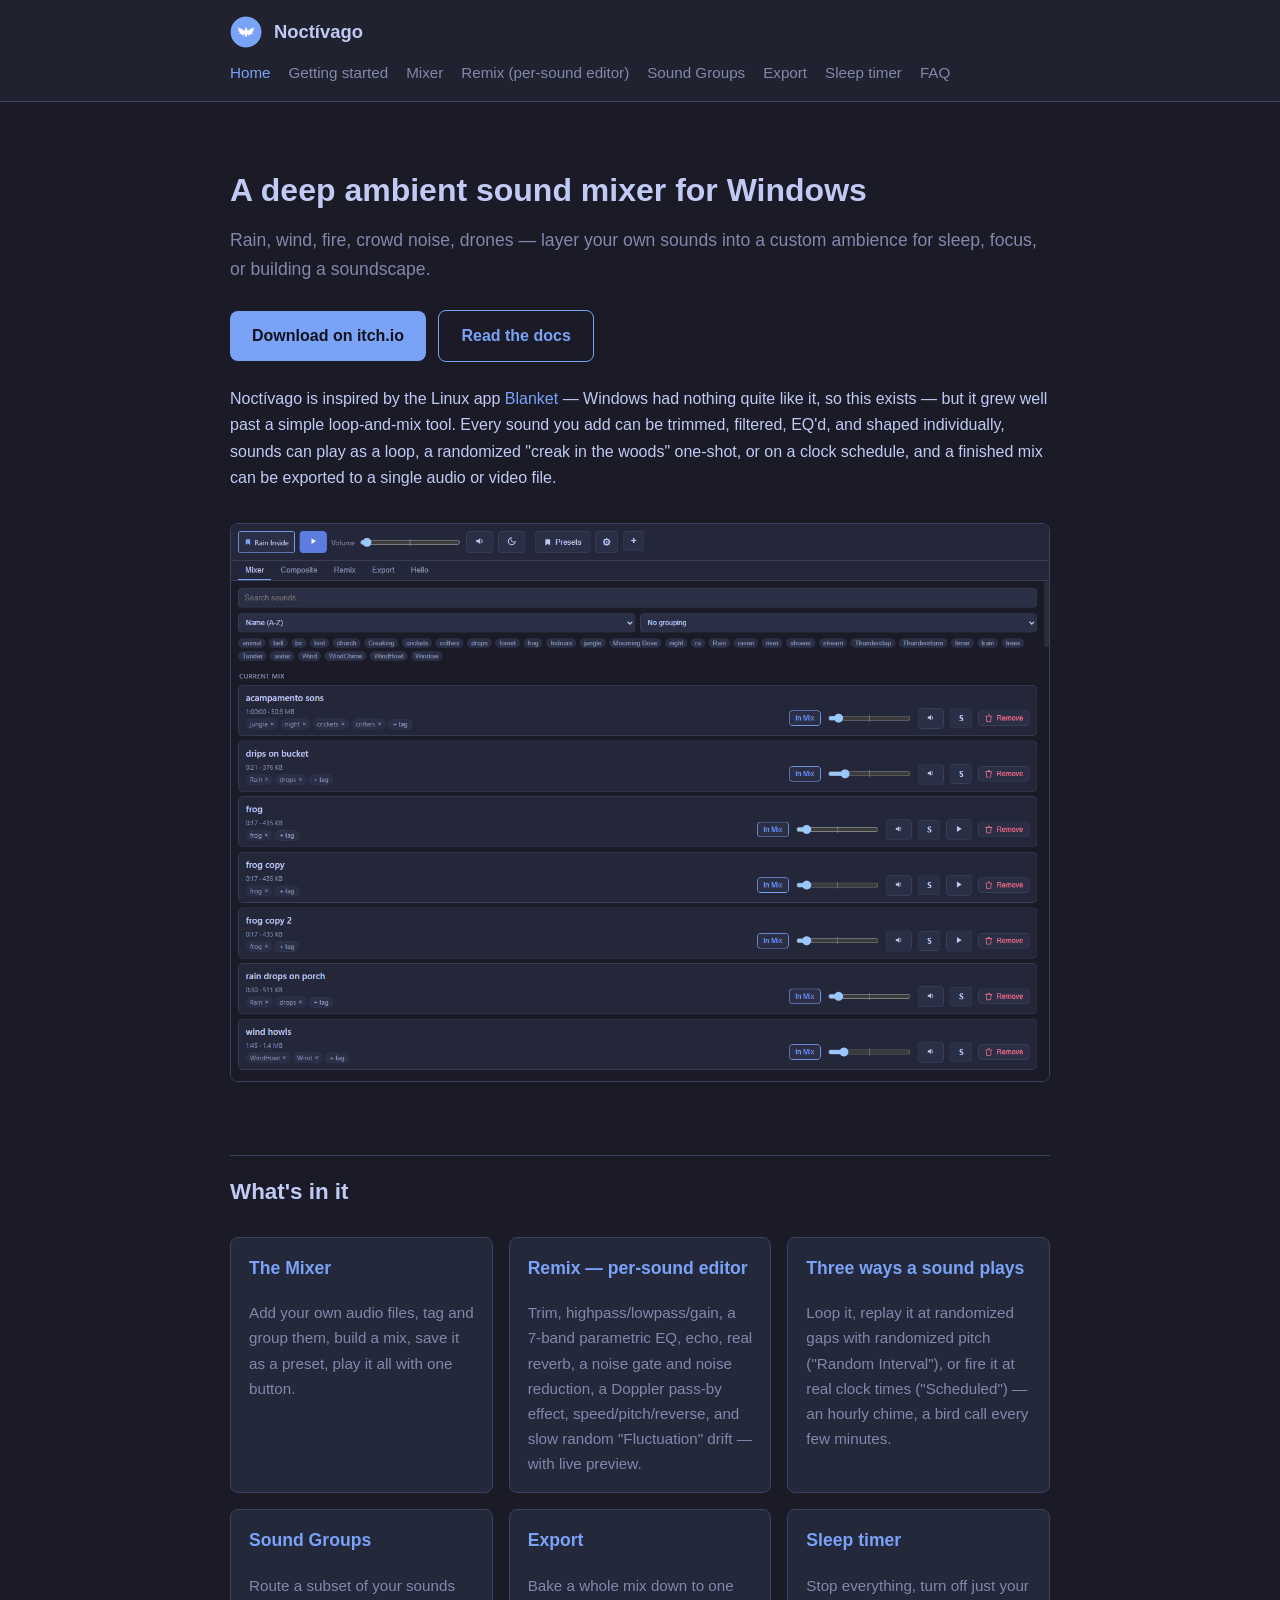
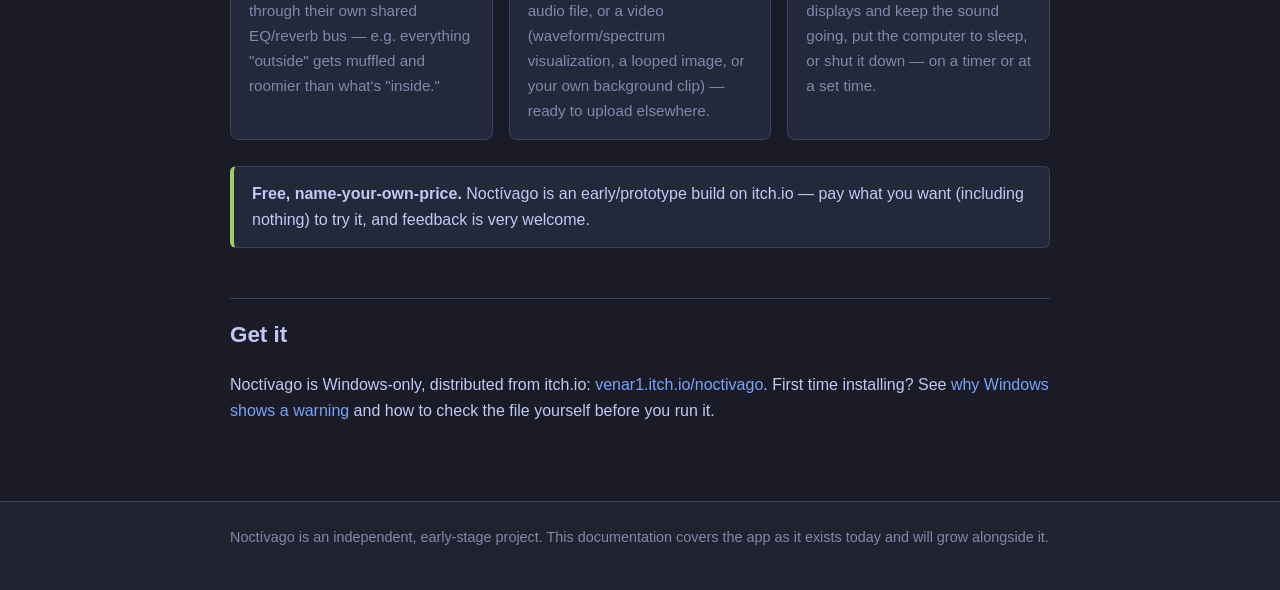
==== index.html @ 2c85b9eb "Initial docs site: getting started, Mixer, Remix, Sound Groups, Export, Sleep timer, FAQ Plain stati" ====
<!doctype html>
<html lang="en">
<head>
<meta charset="utf-8">
<meta name="viewport" content="width=device-width, initial-scale=1">
<title>Noctívago — Ambient Sound Mixer for Windows</title>
<meta name="description" content="Noctívago is a free Windows ambient sound mixer: layer rain, wind, fire and your own sounds, trim and shape each one with EQ/reverb/noise reduction, and export a finished mix to audio or video.">
<link rel="canonical" href="https://joaovenari.github.io/noctivago-docs/">
<link rel="icon" href="assets/img/favicon.png">
<meta property="og:title" content="Noctívago — Ambient Sound Mixer for Windows">
<meta property="og:description" content="Layer rain, wind, fire and your own sounds into a custom ambience — trim, filter, EQ, and export. Free, Windows.">
<meta property="og:image" content="https://joaovenari.github.io/noctivago-docs/assets/img/logo-512.png">
<meta property="og:type" content="website">
<link rel="stylesheet" href="assets/style.css">
</head>
<body>
<header class="site-header">
  <div class="wrap">
    <img class="logo" src="assets/img/favicon.png" alt="">
    <span class="brand">Noctívago</span>
    <nav class="site-nav">
      <a href="index.html" class="active">Home</a>
      <a href="getting-started.html">Getting started</a>
      <a href="mixer.html">Mixer</a>
      <a href="remix.html">Remix (per-sound editor)</a>
      <a href="sound-groups.html">Sound Groups</a>
      <a href="export.html">Export</a>
      <a href="sleep-timer.html">Sleep timer</a>
      <a href="faq.html">FAQ</a>
    </nav>
  </div>
</header>

<main>
  <div class="wrap">
    <h1>A deep ambient sound mixer for Windows</h1>
    <p class="subtitle">Rain, wind, fire, crowd noise, drones — layer your own sounds into a custom ambience for sleep, focus, or building a soundscape.</p>

    <p>
      <a class="btn" href="https://venar1.itch.io/noctivago">Download on itch.io</a>
      <a class="btn secondary" href="getting-started.html">Read the docs</a>
    </p>

    <p>Noctívago is inspired by the Linux app <a href="https://github.com/rafaelmardojai/blanket">Blanket</a> — Windows had nothing quite like it, so this exists — but it grew well past a simple loop-and-mix tool. Every sound you add can be trimmed, filtered, EQ'd, and shaped individually, sounds can play as a loop, a randomized "creak in the woods" one-shot, or on a clock schedule, and a finished mix can be exported to a single audio or video file.</p>

    <img class="screenshot" src="assets/img/screenshot-mixer.png" alt="Noctívago's Mixer tab showing a list of ambient sounds in a mix, with volume sliders and tags">

    <h2>What's in it</h2>
    <div class="feature-grid">
      <div class="card">
        <h3><a href="mixer.html">The Mixer</a></h3>
        <p>Add your own audio files, tag and group them, build a mix, save it as a preset, play it all with one button.</p>
      </div>
      <div class="card">
        <h3><a href="remix.html">Remix — per-sound editor</a></h3>
        <p>Trim, highpass/lowpass/gain, a 7-band parametric EQ, echo, real reverb, a noise gate and noise reduction, a Doppler pass-by effect, speed/pitch/reverse, and slow random "Fluctuation" drift — with live preview.</p>
      </div>
      <div class="card">
        <h3><a href="mixer.html#playback-modes">Three ways a sound plays</a></h3>
        <p>Loop it, replay it at randomized gaps with randomized pitch ("Random Interval"), or fire it at real clock times ("Scheduled") — an hourly chime, a bird call every few minutes.</p>
      </div>
      <div class="card">
        <h3><a href="sound-groups.html">Sound Groups</a></h3>
        <p>Route a subset of your sounds through their own shared EQ/reverb bus — e.g. everything "outside" gets muffled and roomier than what's "inside."</p>
      </div>
      <div class="card">
        <h3><a href="export.html">Export</a></h3>
        <p>Bake a whole mix down to one audio file, or a video (waveform/spectrum visualization, a looped image, or your own background clip) — ready to upload elsewhere.</p>
      </div>
      <div class="card">
        <h3><a href="sleep-timer.html">Sleep timer</a></h3>
        <p>Stop everything, turn off just your displays and keep the sound going, put the computer to sleep, or shut it down — on a timer or at a set time.</p>
      </div>
    </div>

    <div class="callout good">
      <strong>Free, name-your-own-price.</strong> Noctívago is an early/prototype build on itch.io — pay what you want (including nothing) to try it, and feedback is very welcome.
    </div>

    <h2>Get it</h2>
    <p>Noctívago is Windows-only, distributed from itch.io: <a href="https://venar1.itch.io/noctivago">venar1.itch.io/noctivago</a>. First time installing? See <a href="faq.html#smartscreen">why Windows shows a warning</a> and how to check the file yourself before you run it.</p>
  </div>
</main>

<footer>
  <div class="wrap">
    Noctívago is an independent, early-stage project. This documentation covers the app as it exists today and will grow alongside it.
  </div>
</footer>
</body>
</html>
---- assets/style.css ----
:root {
  --bg: #1a1b26;
  --bg-alt: #20222f;
  --card: #24283b;
  --border: #3b4261;
  --text: #c0caf5;
  --text-dim: #8188ac;
  --accent: #7aa2f7;
  --pink: #f7768e;
  --green: #9ece6a;
}

* { box-sizing: border-box; }

html { scroll-behavior: smooth; }

body {
  margin: 0;
  background: var(--bg);
  color: var(--text);
  font-family: -apple-system, "Segoe UI", Roboto, Helvetica, Arial, sans-serif;
  line-height: 1.65;
}

a { color: var(--accent); text-decoration: none; }
a:hover { text-decoration: underline; }

.wrap {
  max-width: 860px;
  margin: 0 auto;
  padding: 0 20px;
}

header.site-header {
  border-bottom: 1px solid var(--border);
  background: var(--bg-alt);
}

.site-header .wrap {
  display: flex;
  align-items: center;
  gap: 12px;
  padding-top: 16px;
  padding-bottom: 16px;
  flex-wrap: wrap;
}

.site-header img.logo { width: 32px; height: 32px; border-radius: 50%; }

.site-header .brand {
  font-weight: 700;
  font-size: 1.15rem;
  color: var(--text);
  margin-right: auto;
}

nav.site-nav { display: flex; gap: 18px; flex-wrap: wrap; font-size: 0.95rem; }
nav.site-nav a { color: var(--text-dim); }
nav.site-nav a.active, nav.site-nav a:hover { color: var(--accent); }

main { padding: 40px 0 60px; }

h1 { font-size: 2rem; margin-bottom: 0.3em; color: var(--text); }
h2 { font-size: 1.4rem; margin-top: 2.2em; color: var(--text); border-top: 1px solid var(--border); padding-top: 0.8em; }
h3 { font-size: 1.1rem; margin-top: 1.6em; color: var(--accent); }

.subtitle { color: var(--text-dim); font-size: 1.1rem; margin-top: 0; }

p, li { color: var(--text); }

code {
  background: var(--card);
  border: 1px solid var(--border);
  border-radius: 4px;
  padding: 0.1em 0.4em;
  font-size: 0.9em;
}

.callout {
  background: var(--card);
  border: 1px solid var(--border);
  border-left: 4px solid var(--accent);
  border-radius: 6px;
  padding: 14px 18px;
  margin: 1.4em 0;
}
.callout.warn { border-left-color: var(--pink); }
.callout.good { border-left-color: var(--green); }

.btn {
  display: inline-block;
  background: var(--accent);
  color: #12131c;
  font-weight: 700;
  padding: 12px 22px;
  border-radius: 8px;
  margin: 0.5em 0.5em 0.5em 0;
}
.btn:hover { text-decoration: none; filter: brightness(1.08); }
.btn.secondary { background: transparent; color: var(--accent); border: 1px solid var(--accent); }

.feature-grid {
  display: grid;
  grid-template-columns: repeat(auto-fit, minmax(220px, 1fr));
  gap: 16px;
  margin: 1.6em 0;
}
.feature-grid .card {
  background: var(--card);
  border: 1px solid var(--border);
  border-radius: 8px;
  padding: 16px 18px;
}
.feature-grid .card h3 { margin-top: 0; }
.feature-grid .card p { color: var(--text-dim); margin-bottom: 0; font-size: 0.95rem; }

img.screenshot {
  max-width: 100%;
  border-radius: 8px;
  border: 1px solid var(--border);
  margin: 1em 0;
}

table { border-collapse: collapse; width: 100%; margin: 1.4em 0; }
th, td { text-align: left; border-bottom: 1px solid var(--border); padding: 8px 10px; font-size: 0.95rem; }
th { color: var(--text-dim); font-weight: 600; }

footer {
  border-top: 1px solid var(--border);
  background: var(--bg-alt);
  color: var(--text-dim);
  font-size: 0.9rem;
  padding: 24px 0 40px;
}

@media (max-width: 480px) {
  h1 { font-size: 1.6rem; }
}
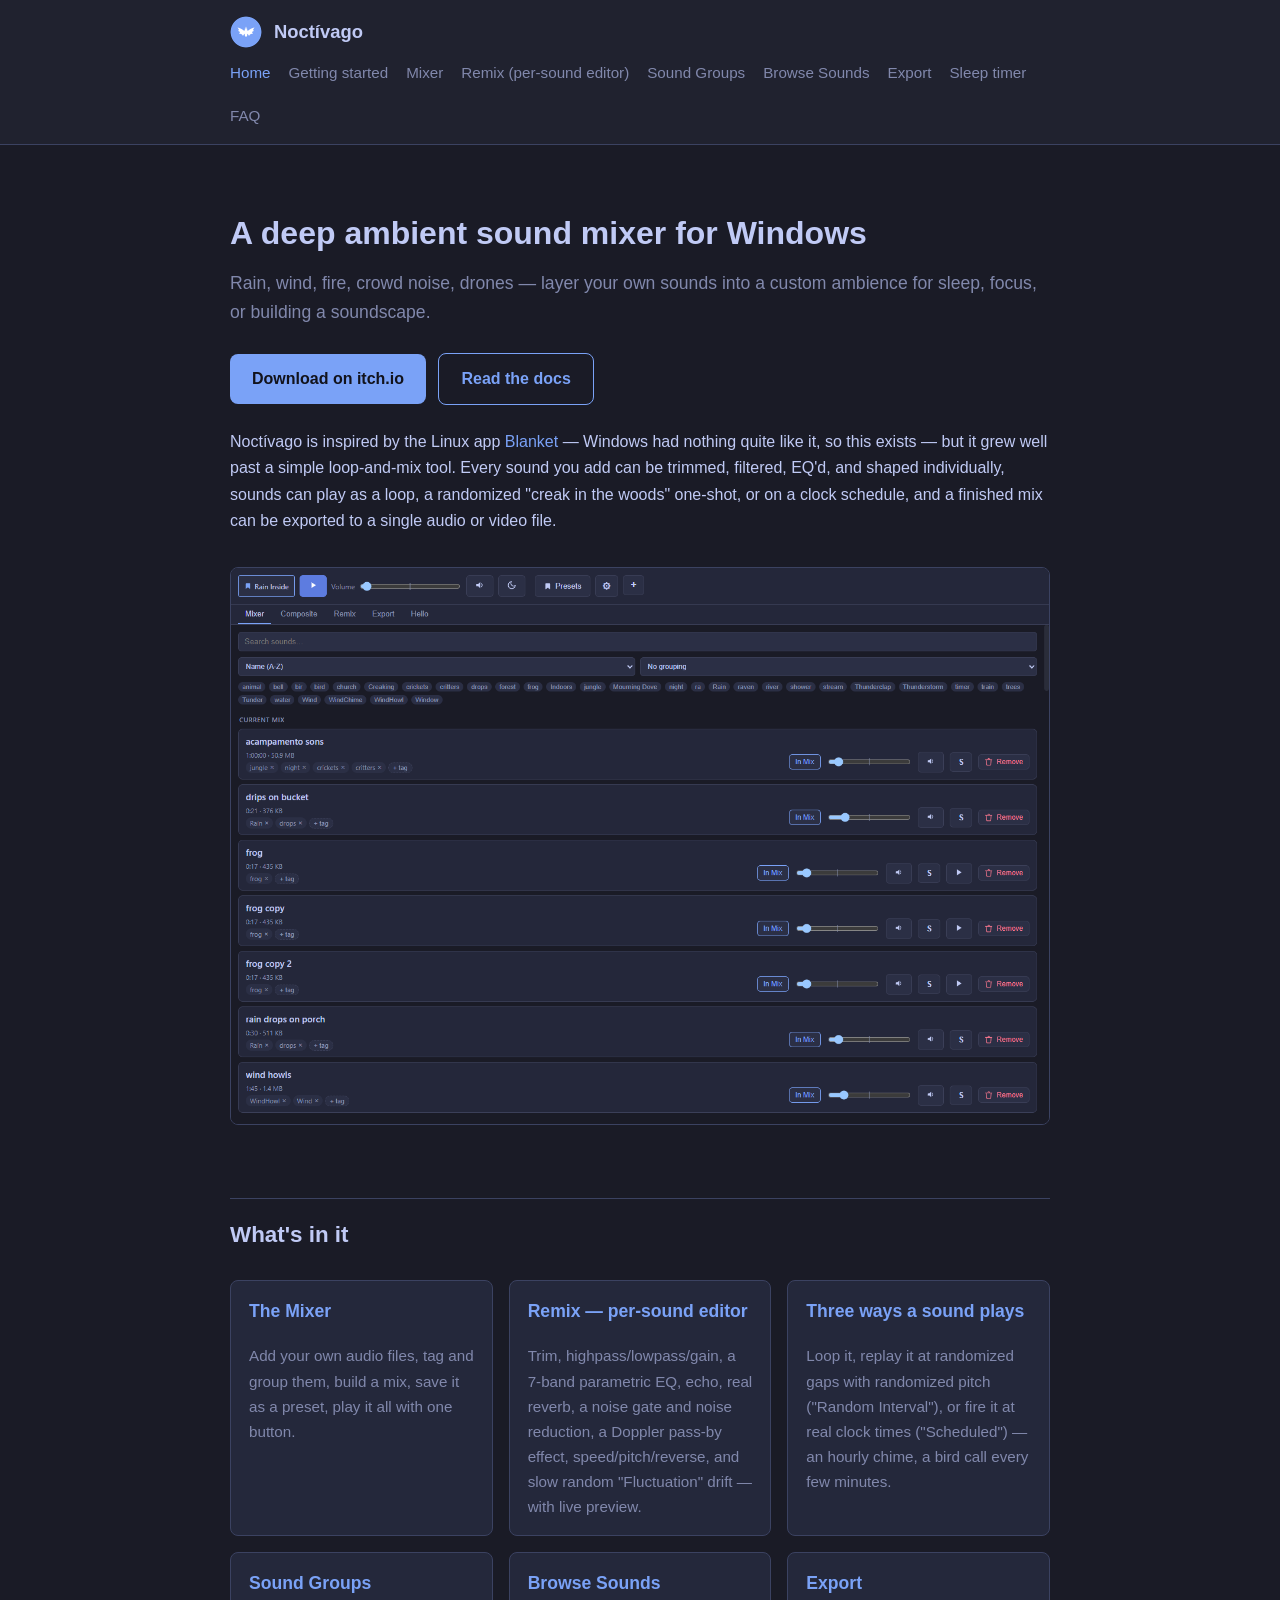
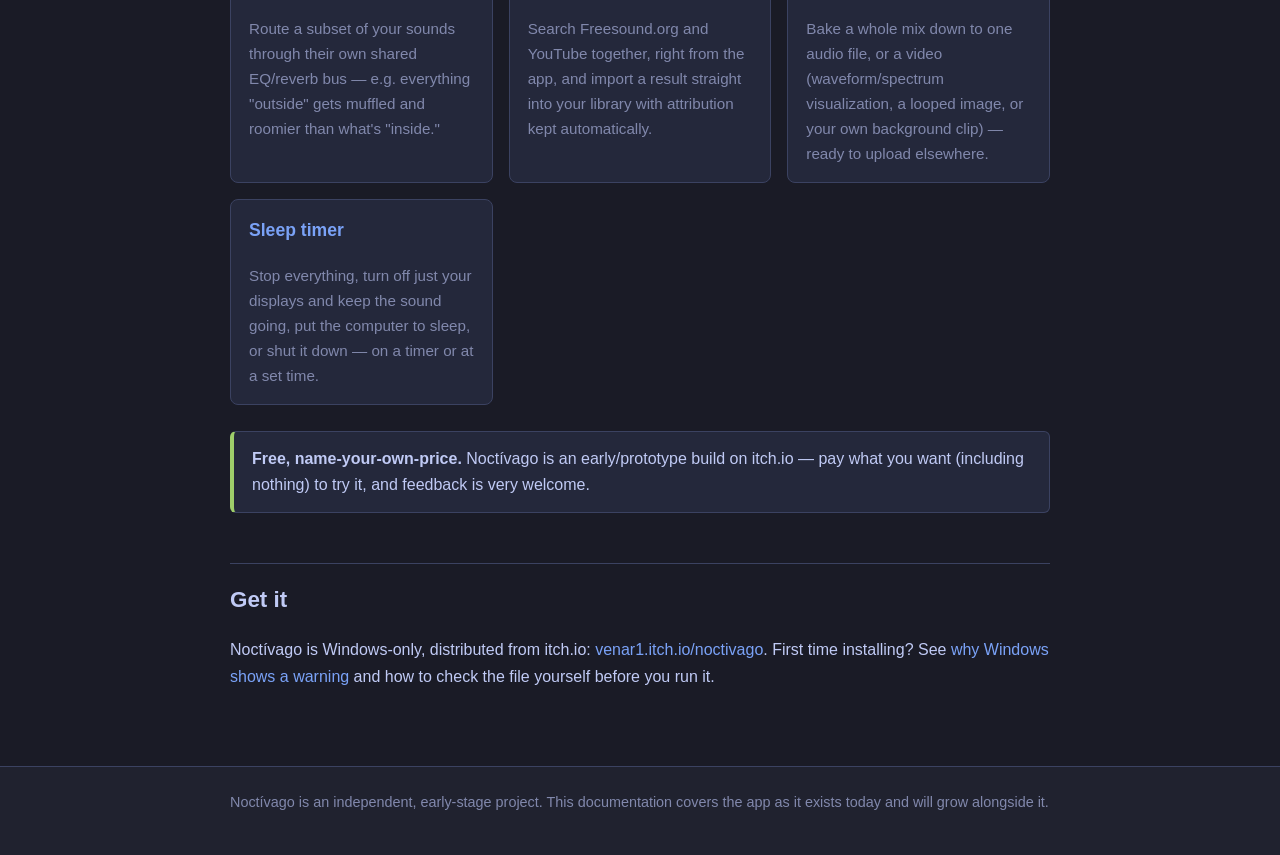
==== commit 8a32bee3: "Add Browse Sounds page, fix stale open-source FAQ answer Catches the docs up on the one real gap sin" ====
--- a/index.html
+++ b/index.html
@@ -3,6 +3,7 @@
 <head>
 <meta charset="utf-8">
 <meta name="viewport" content="width=device-width, initial-scale=1">
+<meta name="google-site-verification" content="u4x39B9edtfqr4PBZuJmExErJnfGASAEKr7NuY1GV_w" />
 <title>Noctívago — Ambient Sound Mixer for Windows</title>
 <meta name="description" content="Noctívago is a free Windows ambient sound mixer: layer rain, wind, fire and your own sounds, trim and shape each one with EQ/reverb/noise reduction, and export a finished mix to audio or video.">
 <link rel="canonical" href="https://joaovenari.github.io/noctivago-docs/">
@@ -24,6 +25,7 @@
       <a href="mixer.html">Mixer</a>
       <a href="remix.html">Remix (per-sound editor)</a>
       <a href="sound-groups.html">Sound Groups</a>
+      <a href="browse-sounds.html">Browse Sounds</a>
       <a href="export.html">Export</a>
       <a href="sleep-timer.html">Sleep timer</a>
       <a href="faq.html">FAQ</a>
@@ -64,6 +66,10 @@
         <p>Route a subset of your sounds through their own shared EQ/reverb bus — e.g. everything "outside" gets muffled and roomier than what's "inside."</p>
       </div>
       <div class="card">
+        <h3><a href="browse-sounds.html">Browse Sounds</a></h3>
+        <p>Search Freesound.org and YouTube together, right from the app, and import a result straight into your library with attribution kept automatically.</p>
+      </div>
+      <div class="card">
         <h3><a href="export.html">Export</a></h3>
         <p>Bake a whole mix down to one audio file, or a video (waveform/spectrum visualization, a looped image, or your own background clip) — ready to upload elsewhere.</p>
       </div>
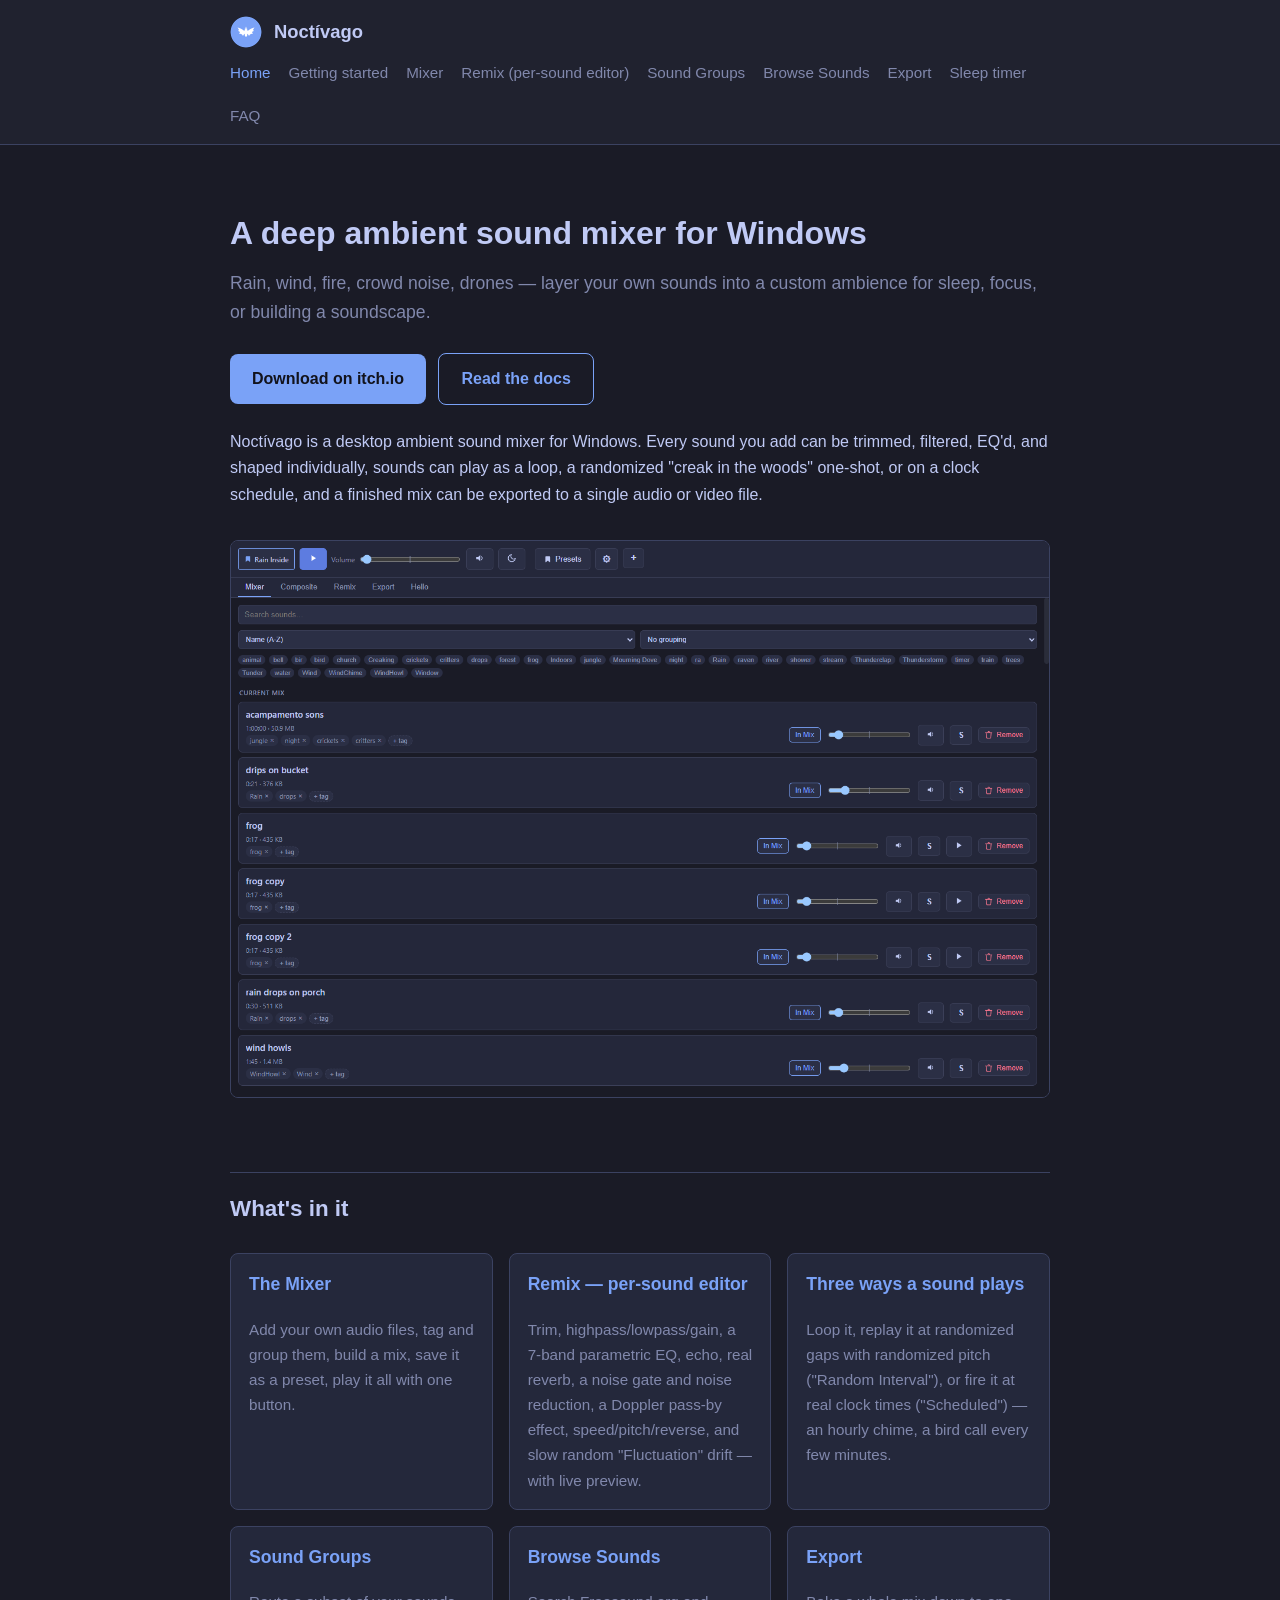
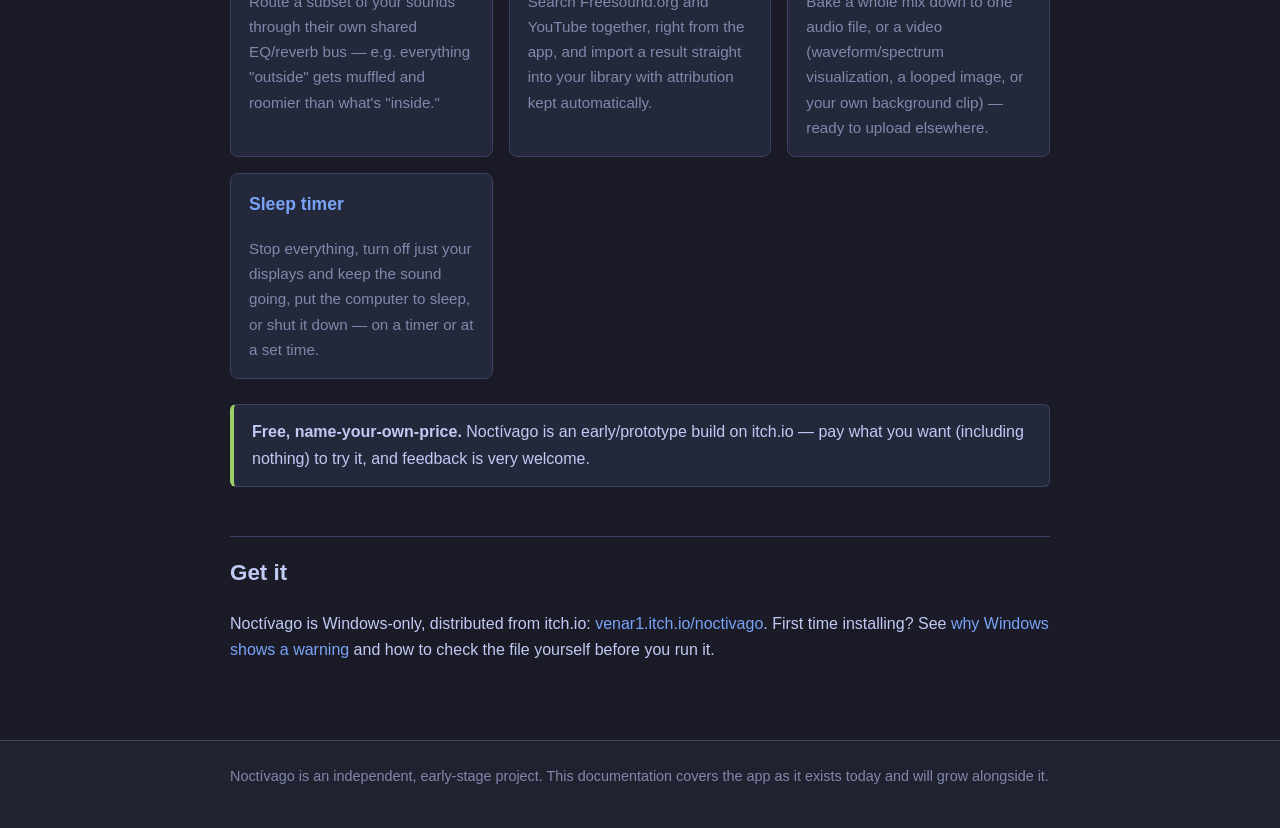
==== commit 0b4fe32a: "Remove Blanket mention from the homepage Owner asked to stop referencing Blanket anywhere." ====
--- a/index.html
+++ b/index.html
@@ -6,11 +6,11 @@
 <meta name="google-site-verification" content="u4x39B9edtfqr4PBZuJmExErJnfGASAEKr7NuY1GV_w" />
 <title>Noctívago — Ambient Sound Mixer for Windows</title>
 <meta name="description" content="Noctívago is a free Windows ambient sound mixer: layer rain, wind, fire and your own sounds, trim and shape each one with EQ/reverb/noise reduction, and export a finished mix to audio or video.">
-<link rel="canonical" href="https://joaovenari.github.io/noctivago-docs/">
+<link rel="canonical" href="https://venari-hunt.github.io/noctivago-docs/">
 <link rel="icon" href="assets/img/favicon.png">
 <meta property="og:title" content="Noctívago — Ambient Sound Mixer for Windows">
 <meta property="og:description" content="Layer rain, wind, fire and your own sounds into a custom ambience — trim, filter, EQ, and export. Free, Windows.">
-<meta property="og:image" content="https://joaovenari.github.io/noctivago-docs/assets/img/logo-512.png">
+<meta property="og:image" content="https://venari-hunt.github.io/noctivago-docs/assets/img/logo-512.png">
 <meta property="og:type" content="website">
 <link rel="stylesheet" href="assets/style.css">
 </head>
@@ -43,7 +43,7 @@
       <a class="btn secondary" href="getting-started.html">Read the docs</a>
     </p>
 
-    <p>Noctívago is inspired by the Linux app <a href="https://github.com/rafaelmardojai/blanket">Blanket</a> — Windows had nothing quite like it, so this exists — but it grew well past a simple loop-and-mix tool. Every sound you add can be trimmed, filtered, EQ'd, and shaped individually, sounds can play as a loop, a randomized "creak in the woods" one-shot, or on a clock schedule, and a finished mix can be exported to a single audio or video file.</p>
+    <p>Noctívago is a desktop ambient sound mixer for Windows. Every sound you add can be trimmed, filtered, EQ'd, and shaped individually, sounds can play as a loop, a randomized "creak in the woods" one-shot, or on a clock schedule, and a finished mix can be exported to a single audio or video file.</p>
 
     <img class="screenshot" src="assets/img/screenshot-mixer.png" alt="Noctívago's Mixer tab showing a list of ambient sounds in a mix, with volume sliders and tags">
 
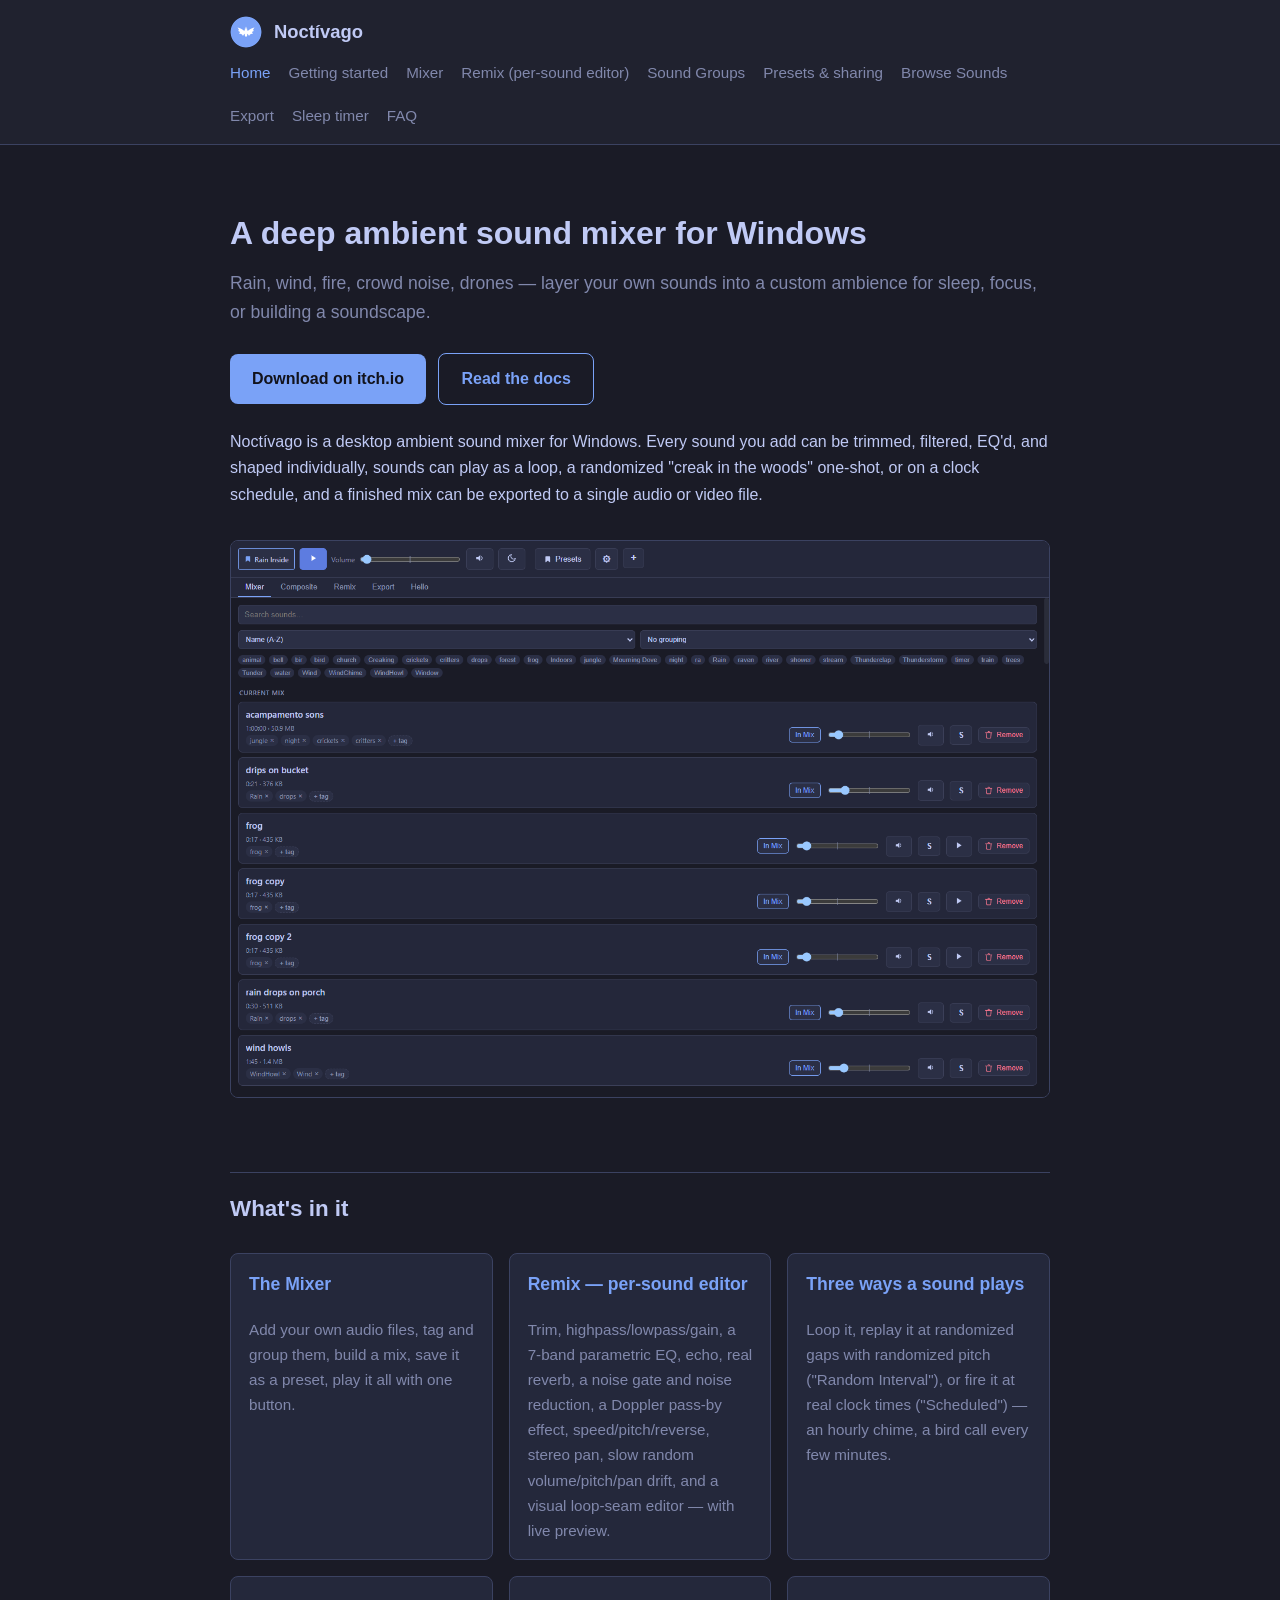
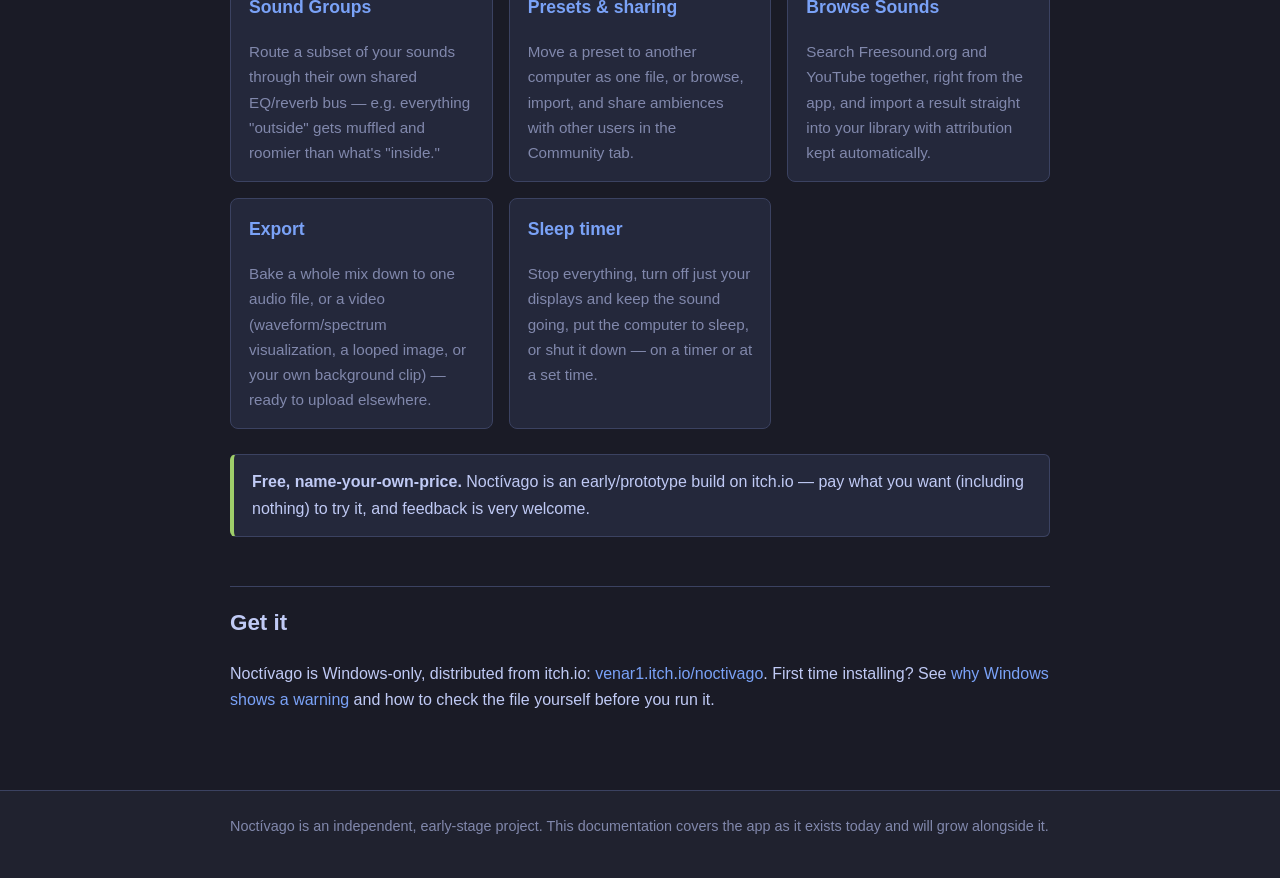
==== commit 866084aa: "Catch docs up to v0.1.207-225: Presets & sharing page (Community tab), pan, pan/group drift, loop se" ====
--- a/index.html
+++ b/index.html
@@ -25,6 +25,7 @@
       <a href="mixer.html">Mixer</a>
       <a href="remix.html">Remix (per-sound editor)</a>
       <a href="sound-groups.html">Sound Groups</a>
+      <a href="presets.html">Presets &amp; sharing</a>
       <a href="browse-sounds.html">Browse Sounds</a>
       <a href="export.html">Export</a>
       <a href="sleep-timer.html">Sleep timer</a>
@@ -55,7 +56,7 @@
       </div>
       <div class="card">
         <h3><a href="remix.html">Remix — per-sound editor</a></h3>
-        <p>Trim, highpass/lowpass/gain, a 7-band parametric EQ, echo, real reverb, a noise gate and noise reduction, a Doppler pass-by effect, speed/pitch/reverse, and slow random "Fluctuation" drift — with live preview.</p>
+        <p>Trim, highpass/lowpass/gain, a 7-band parametric EQ, echo, real reverb, a noise gate and noise reduction, a Doppler pass-by effect, speed/pitch/reverse, stereo pan, slow random volume/pitch/pan drift, and a visual loop-seam editor — with live preview.</p>
       </div>
       <div class="card">
         <h3><a href="mixer.html#playback-modes">Three ways a sound plays</a></h3>
@@ -64,6 +65,10 @@
       <div class="card">
         <h3><a href="sound-groups.html">Sound Groups</a></h3>
         <p>Route a subset of your sounds through their own shared EQ/reverb bus — e.g. everything "outside" gets muffled and roomier than what's "inside."</p>
+      </div>
+      <div class="card">
+        <h3><a href="presets.html">Presets &amp; sharing</a></h3>
+        <p>Move a preset to another computer as one file, or browse, import, and share ambiences with other users in the Community tab.</p>
       </div>
       <div class="card">
         <h3><a href="browse-sounds.html">Browse Sounds</a></h3>
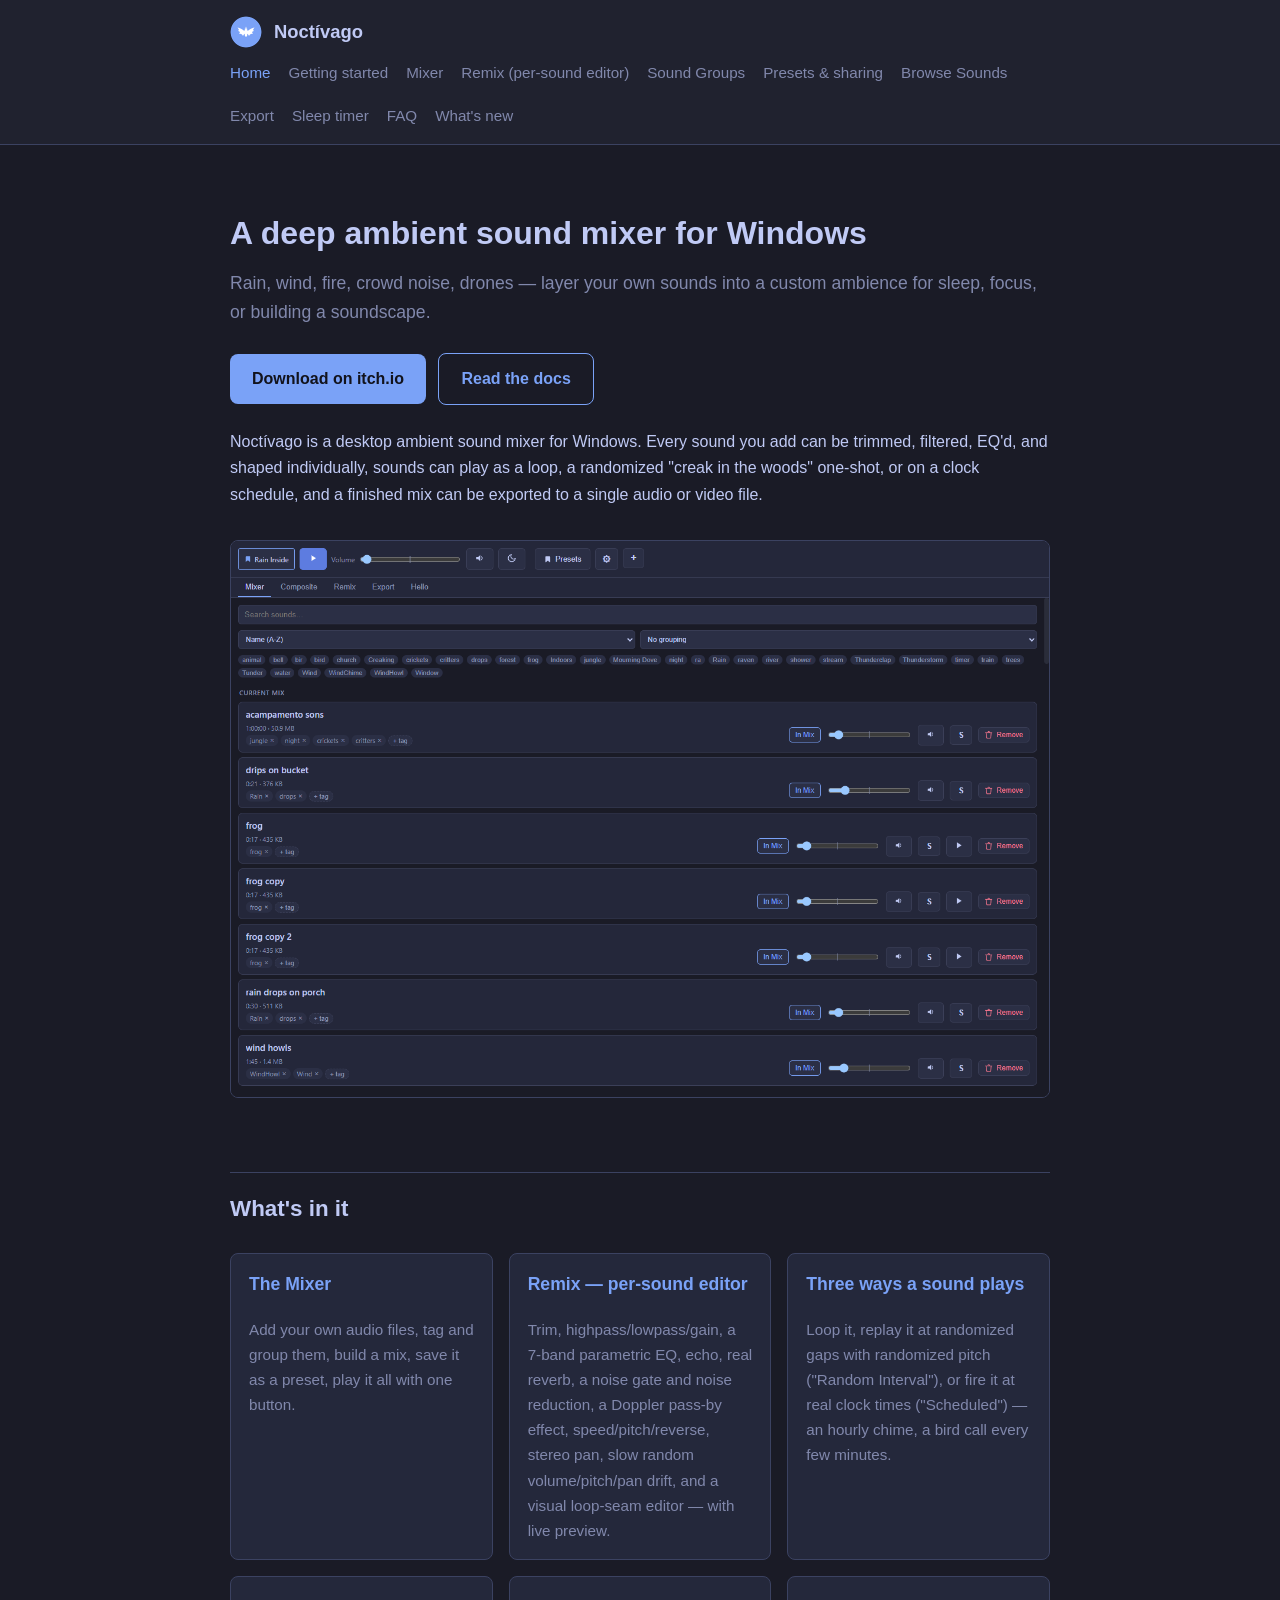
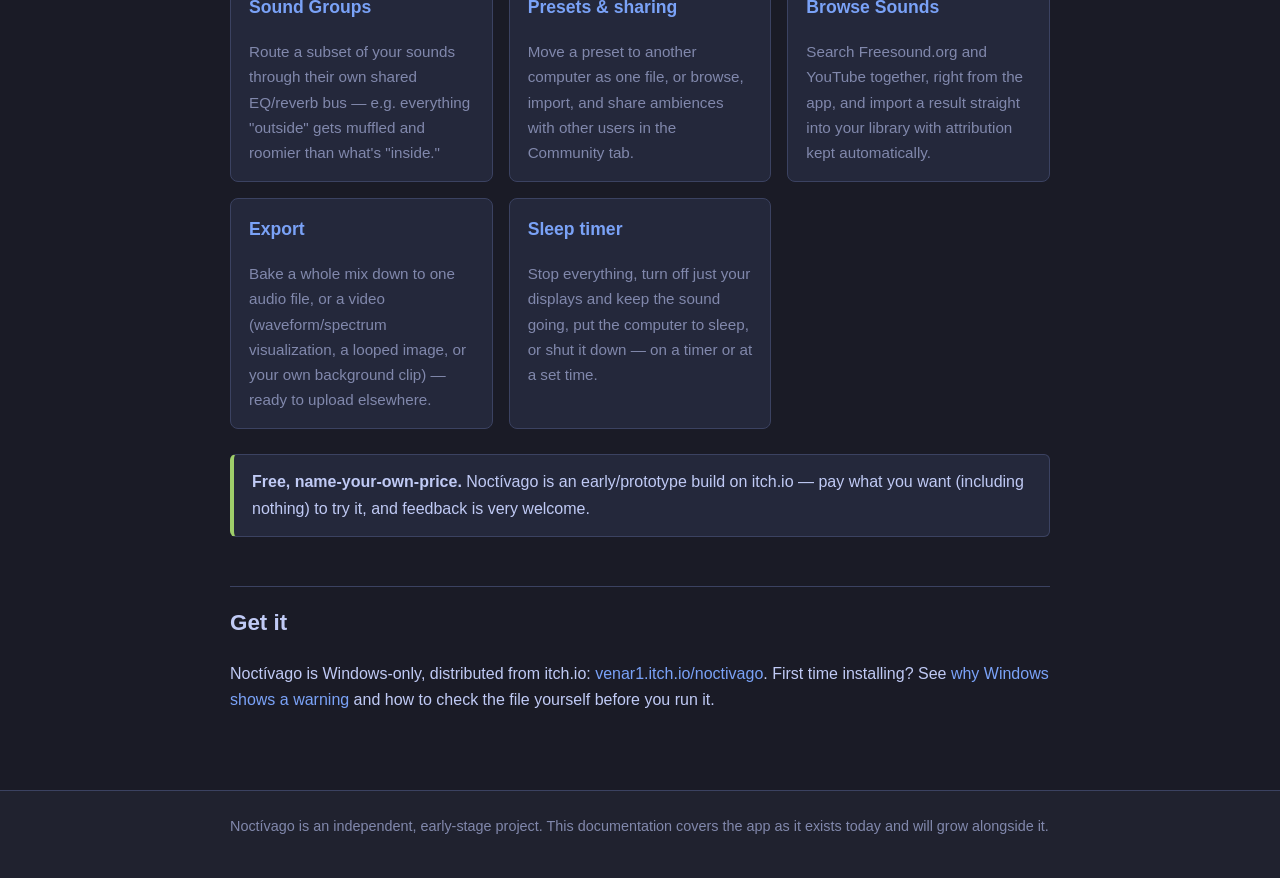
==== commit 1bccd796: "Add a What's new page generated from the app's CHANGELOG.md" ====
--- a/index.html
+++ b/index.html
@@ -30,6 +30,7 @@
       <a href="export.html">Export</a>
       <a href="sleep-timer.html">Sleep timer</a>
       <a href="faq.html">FAQ</a>
+      <a href="changelog.html">What's new</a>
     </nav>
   </div>
 </header>
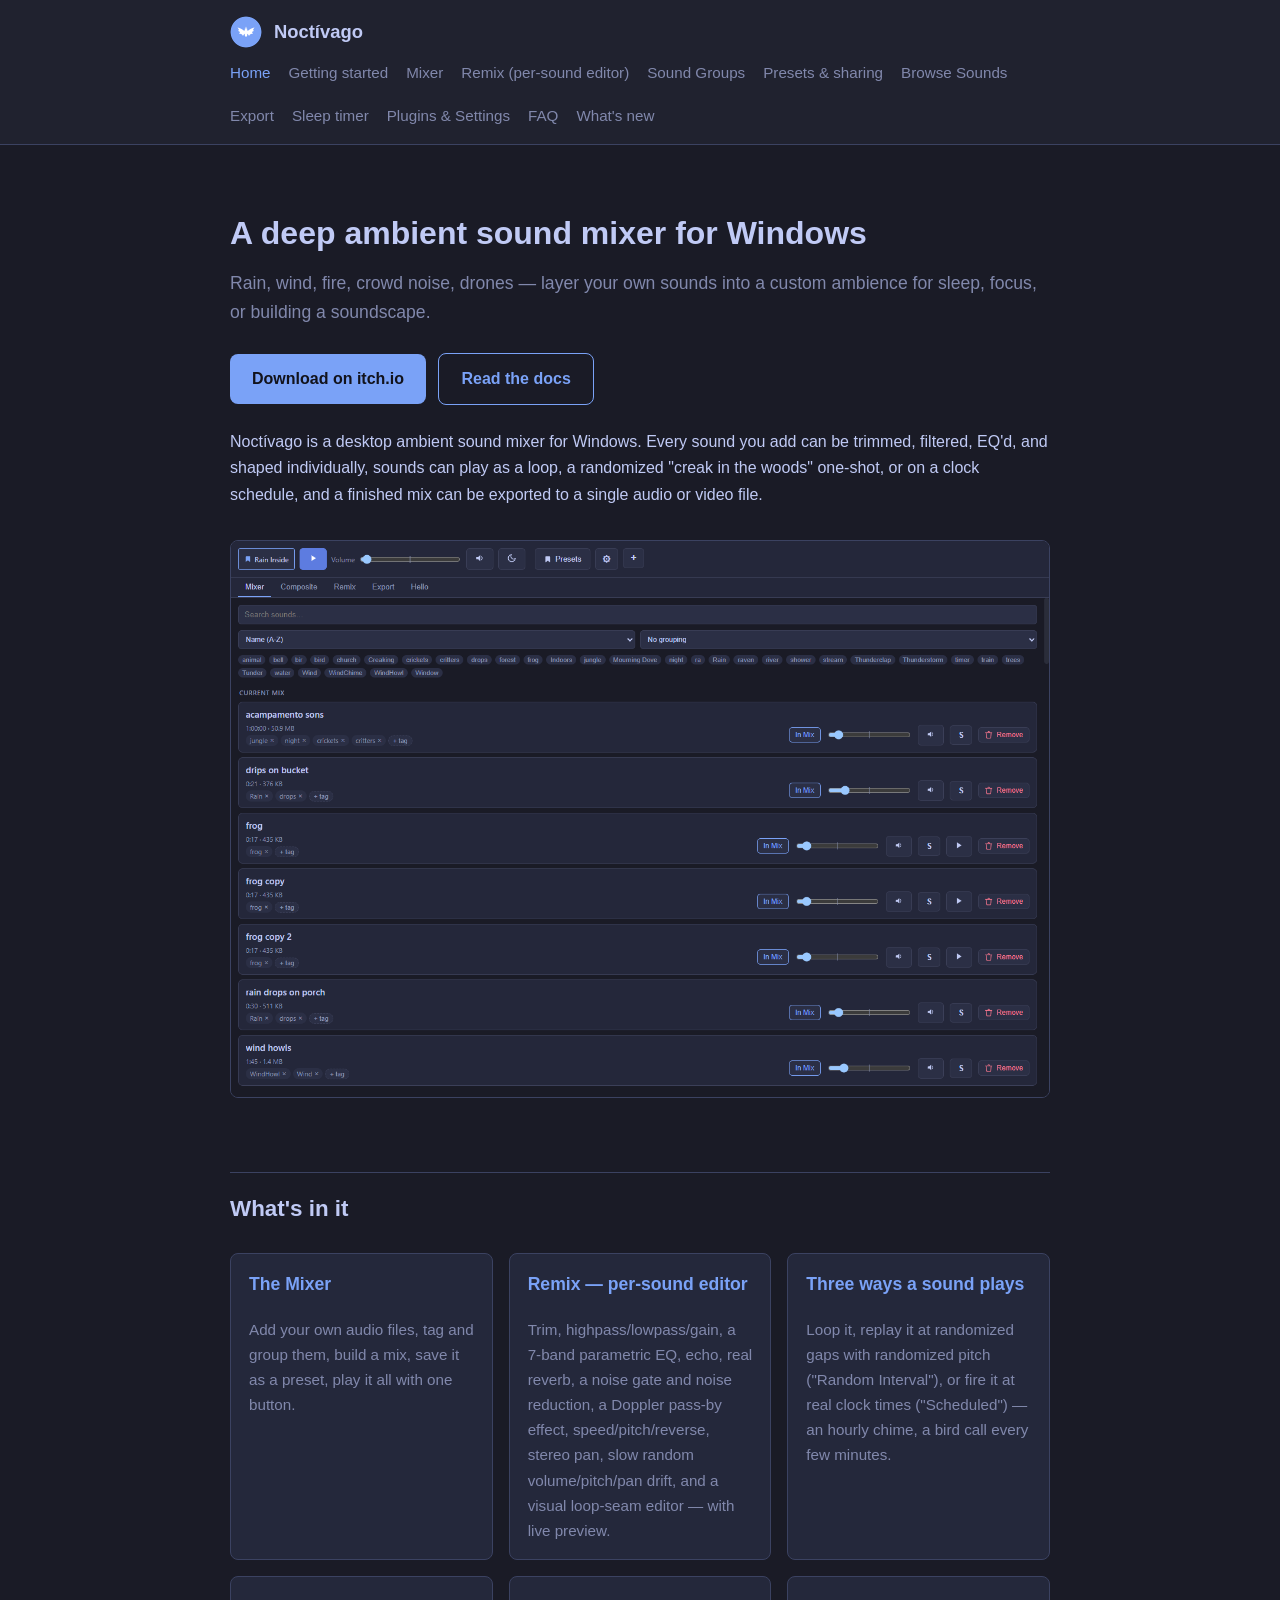
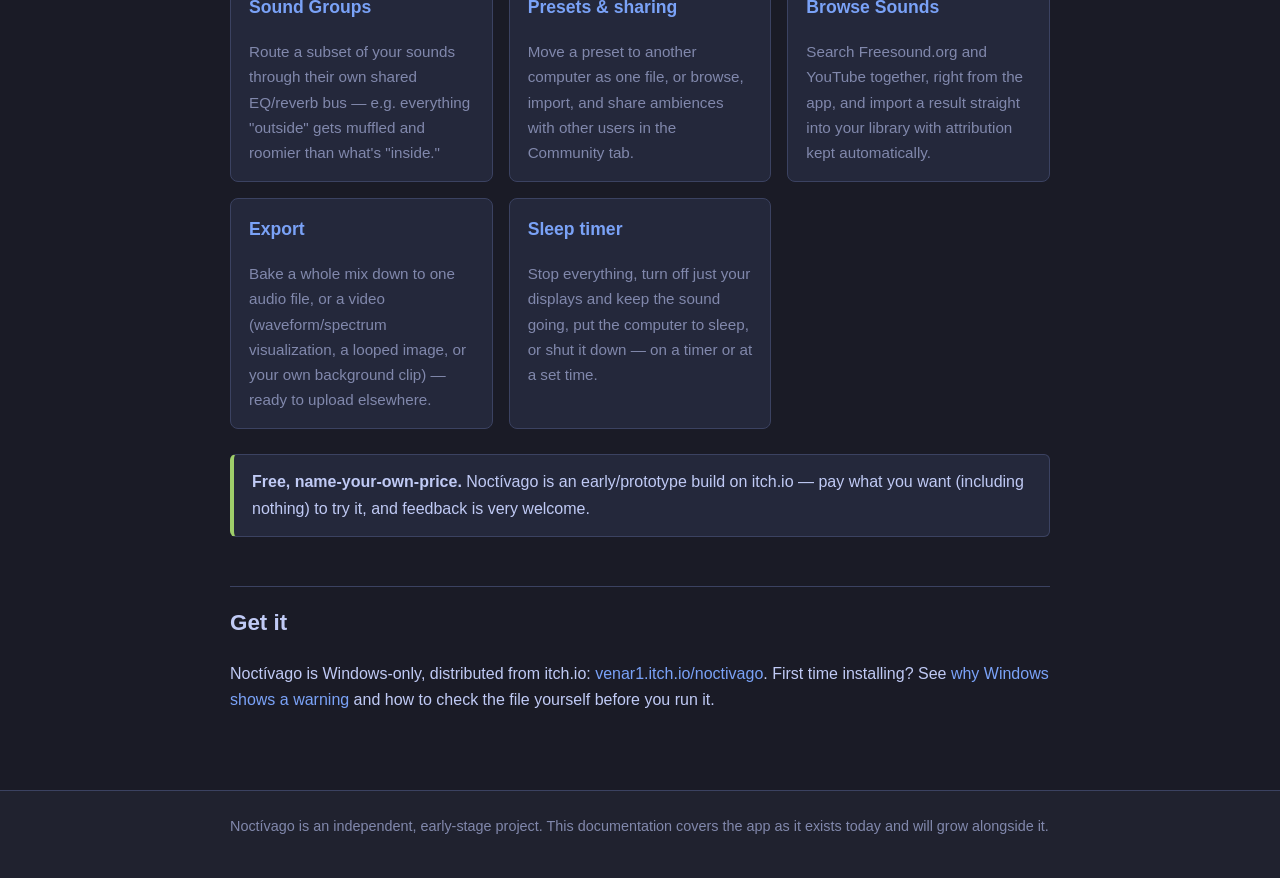
==== commit 37c12bff: "Plugins & Settings page, Clip report, v0.1.235 What's new Co-Authored-By: Claude Opus 5 <noreply@ant" ====
--- a/index.html
+++ b/index.html
@@ -29,6 +29,7 @@
       <a href="browse-sounds.html">Browse Sounds</a>
       <a href="export.html">Export</a>
       <a href="sleep-timer.html">Sleep timer</a>
+      <a href="plugins.html">Plugins &amp; Settings</a>
       <a href="faq.html">FAQ</a>
       <a href="changelog.html">What's new</a>
     </nav>
